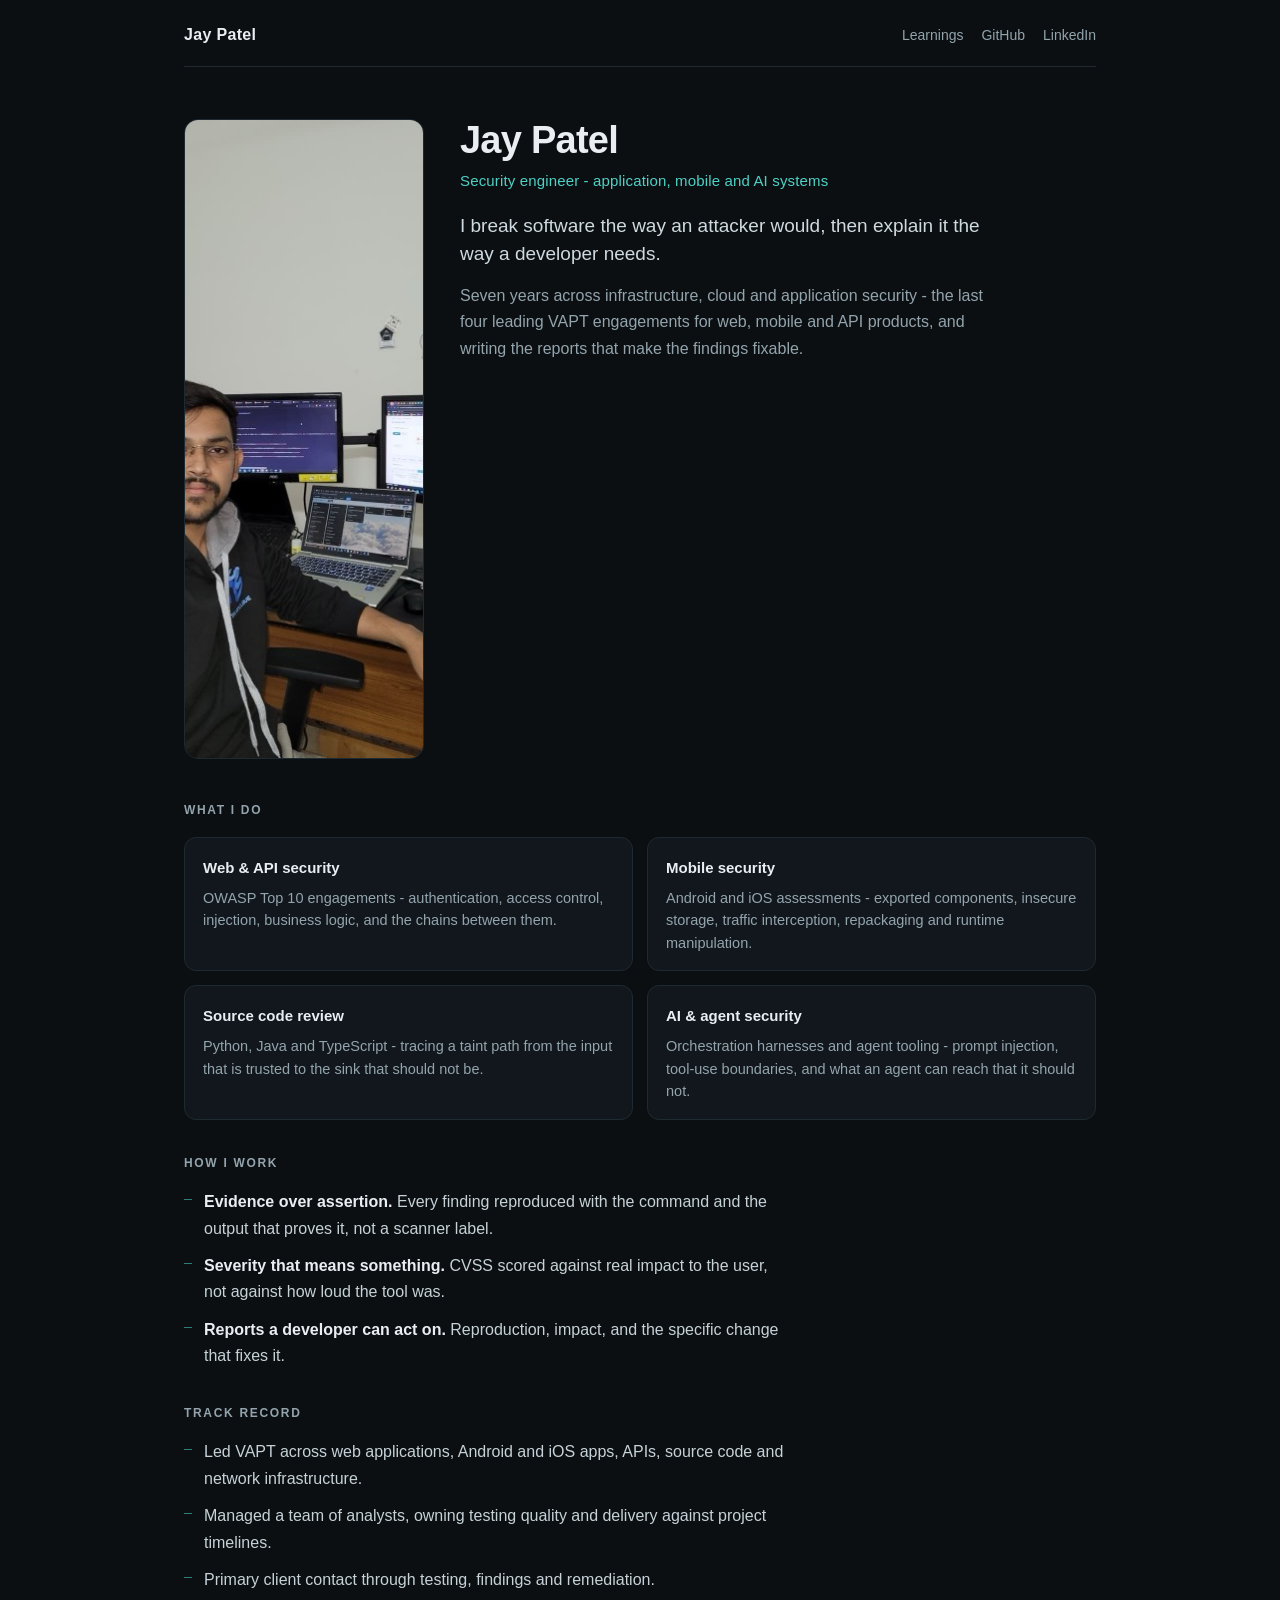
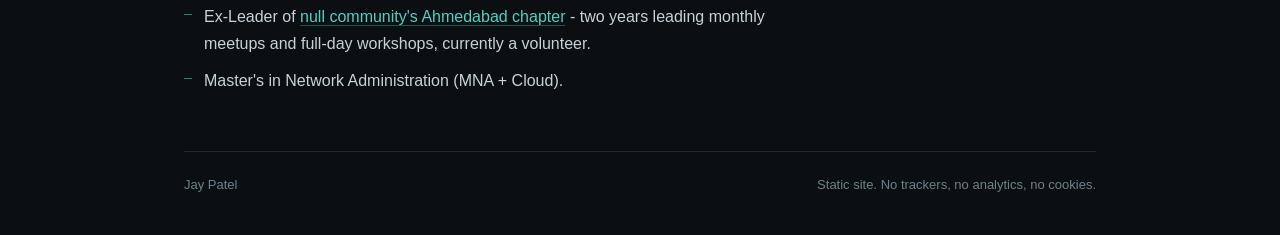
==== index.html @ 61eeebd9 "Personal site: profile landing + learnings catalogue + Android security workshop" ====
<!doctype html>
<html lang="en">
<head>
<meta charset="utf-8">
<meta name="viewport" content="width=device-width, initial-scale=1">
<title>Jay Patel - Security Engineer</title>
<meta name="description" content="Security engineer working across application, mobile and AI systems. VAPT, source code review, and hands-on security training.">
<link rel="stylesheet" href="assets/site.css">
<link rel="icon" href="data:image/svg+xml,<svg xmlns='http://www.w3.org/2000/svg' viewBox='0 0 32 32'><rect width='32' height='32' rx='7' fill='%230b0f12'/><text x='16' y='22' font-family='monospace' font-size='15' fill='%234fd1c5' text-anchor='middle'>JP</text></svg>">
</head>
<body>
<div class="wrap">

  <header class="bar">
    <span class="who">Jay Patel</span>
    <nav>
      <a href="learnings/">Learnings</a>
      <a href="https://github.com/byjaypatel" target="_blank" rel="noopener">GitHub</a>
      <a href="https://www.linkedin.com/in/it-jay-patel/" target="_blank" rel="noopener">LinkedIn</a>
    </nav>
  </header>

  <main>
    <div class="hero">
      <img class="portrait" src="assets/jay.jpg" srcset="assets/jay.jpg 1x, assets/jay@2x.jpg 2x"
           width="480" height="640" alt="Portrait of Jay Patel">
      <div>
        <h1>Jay Patel</h1>
        <p class="role">Security engineer - application, mobile and AI systems</p>
        <p class="lead">I break software the way an attacker would, then explain it the way a developer needs.</p>
        <p class="body-text">Seven years across infrastructure, cloud and application security - the last four
          leading VAPT engagements for web, mobile and API products, and writing the reports that make the
          findings fixable.</p>
      </div>
    </div>

    <section>
      <h2>What I do</h2>
      <div class="grid">
        <div class="card">
          <h3>Web &amp; API security</h3>
          <p>OWASP Top 10 engagements - authentication, access control, injection, business logic, and the
             chains between them.</p>
        </div>
        <div class="card">
          <h3>Mobile security</h3>
          <p>Android and iOS assessments - exported components, insecure storage, traffic interception,
             repackaging and runtime manipulation.</p>
        </div>
        <div class="card">
          <h3>Source code review</h3>
          <p>Python, Java and TypeScript - tracing a taint path from the input that is trusted to the sink
             that should not be.</p>
        </div>
        <div class="card">
          <h3>AI &amp; agent security</h3>
          <p>Orchestration harnesses and agent tooling - prompt injection, tool-use boundaries, and what an
             agent can reach that it should not.</p>
        </div>
      </div>
    </section>

    <section>
      <h2>How I work</h2>
      <ul class="rows">
        <li><b>Evidence over assertion.</b> Every finding reproduced with the command and the output that
            proves it, not a scanner label.</li>
        <li><b>Severity that means something.</b> CVSS scored against real impact to the user, not against
            how loud the tool was.</li>
        <li><b>Reports a developer can act on.</b> Reproduction, impact, and the specific change that fixes it.</li>
      </ul>
    </section>

    <section>
      <h2>Track record</h2>
      <ul class="rows">
        <li>Led VAPT across web applications, Android and iOS apps, APIs, source code and network
            infrastructure.</li>
        <li>Managed a team of analysts, owning testing quality and delivery against project timelines.</li>
        <li>Primary client contact through testing, findings and remediation.</li>
        <li>Ex-Leader of <a href="https://null.community/chapters/17-ahmedabad" target="_blank" rel="noopener">null
            community's Ahmedabad chapter</a> - two years leading monthly meetups and full-day workshops,
            currently a volunteer.</li>
        <li>Master's in Network Administration (MNA + Cloud).</li>
      </ul>
    </section>
  </main>

  <footer>
    <span>Jay Patel</span>
    <span>Static site. No trackers, no analytics, no cookies.</span>
  </footer>
</div>
</body>
</html>
---- assets/site.css ----
/* byjaypatel.github.io - static, no dependencies, no external fonts */
:root{
  --bg:#0b0f12; --panel:#11171c; --line:#1e2a31; --ink:#e8eef2; --dim:#93a4ad;
  --teal:#4fd1c5; --teal-dim:#2b7f78; --maxw:960px;
}
*{box-sizing:border-box}
html{-webkit-text-size-adjust:100%}
body{
  margin:0; background:var(--bg); color:var(--ink);
  font:16px/1.65 -apple-system,BlinkMacSystemFont,"Segoe UI",Roboto,Helvetica,Arial,sans-serif;
  -webkit-font-smoothing:antialiased;
}
a{color:var(--teal); text-decoration:none; border-bottom:1px solid rgba(79,209,197,.35)}
a:hover{border-bottom-color:var(--teal)}
.wrap{max-width:var(--maxw); margin:0 auto; padding:0 24px}

/* top bar */
.bar{display:flex; align-items:center; justify-content:space-between; gap:16px;
     padding:22px 0 18px; border-bottom:1px solid var(--line)}
.bar .who{font-weight:600; letter-spacing:.02em}
.bar nav{display:flex; gap:18px; font-size:14px}
.bar nav a{border:0; color:var(--dim)}
.bar nav a:hover,.bar nav a[aria-current]{color:var(--teal)}

/* hero */
.hero{display:grid; grid-template-columns:240px 1fr; gap:36px; align-items:start; padding:52px 0 8px}
.portrait{width:100%; aspect-ratio:3/4; object-fit:cover; border-radius:14px;
          border:1px solid var(--line); background:var(--panel); display:block}
h1{margin:0 0 6px; font-size:38px; line-height:1.15; letter-spacing:-.02em; font-weight:650}
.role{margin:0 0 18px; color:var(--teal); font-size:15px; letter-spacing:.01em}
.lead{margin:0 0 14px; font-size:19px; line-height:1.5; color:#cfdae0; max-width:52ch}
.body-text{margin:0; color:var(--dim); max-width:60ch}

/* sections */
section{padding:34px 0 0}
h2{font-size:12px; letter-spacing:.14em; text-transform:uppercase; color:var(--dim);
   margin:0 0 16px; font-weight:600}
.grid{display:grid; grid-template-columns:1fr 1fr; gap:14px}
.card{background:var(--panel); border:1px solid var(--line); border-radius:12px; padding:18px 18px 16px}
.card h3{margin:0 0 6px; font-size:15px; font-weight:600}
.card p{margin:0; color:var(--dim); font-size:14.5px; line-height:1.55}
.rows{list-style:none; margin:0; padding:0; display:grid; gap:11px}
.rows li{position:relative; padding-left:20px; color:#c6d2d8; max-width:68ch}
.rows li::before{content:""; position:absolute; left:0; top:.62em; width:8px; height:1px; background:var(--teal-dim)}
.rows b{color:var(--ink); font-weight:600}

footer{margin-top:56px; padding:22px 0 40px; border-top:1px solid var(--line);
       color:#6f8089; font-size:13px; display:flex; justify-content:space-between; gap:14px; flex-wrap:wrap}

/* learnings */
.learn-head{padding:46px 0 4px}
.learn-head h1{font-size:32px}
.track{display:grid; grid-template-columns:1fr auto; gap:18px; align-items:start;
       background:var(--panel); border:1px solid var(--line); border-radius:14px;
       padding:22px; margin-bottom:14px}
.track.live{border-color:rgba(79,209,197,.35)}
.track h3{margin:0 0 6px; font-size:18px; font-weight:620}
.track p{margin:0; color:var(--dim); font-size:14.5px; max-width:60ch}
.track .meta{display:flex; gap:8px; flex-wrap:wrap; margin-top:12px}
.pill{font-size:11.5px; letter-spacing:.04em; color:var(--dim); border:1px solid var(--line);
      border-radius:999px; padding:3px 9px}
.pill.on{color:var(--teal); border-color:rgba(79,209,197,.4)}
.track .go{align-self:center; font-size:14px; white-space:nowrap}
.soon{color:#6f8089; font-size:12.5px; letter-spacing:.06em; text-transform:uppercase; align-self:center}

/* 404 */
.nf{padding:90px 0; text-align:center}
.nf h1{font-size:64px; margin:0 0 10px; color:var(--teal)}

@media (max-width:760px){
  .hero{grid-template-columns:1fr; gap:22px; padding-top:34px}
  .portrait{max-width:220px}
  h1{font-size:31px}
  .grid{grid-template-columns:1fr}
  .track{grid-template-columns:1fr}
  .track .go,.soon{justify-self:start}
  footer{flex-direction:column}
}
@media (prefers-reduced-motion:reduce){*{transition:none!important; animation:none!important}}
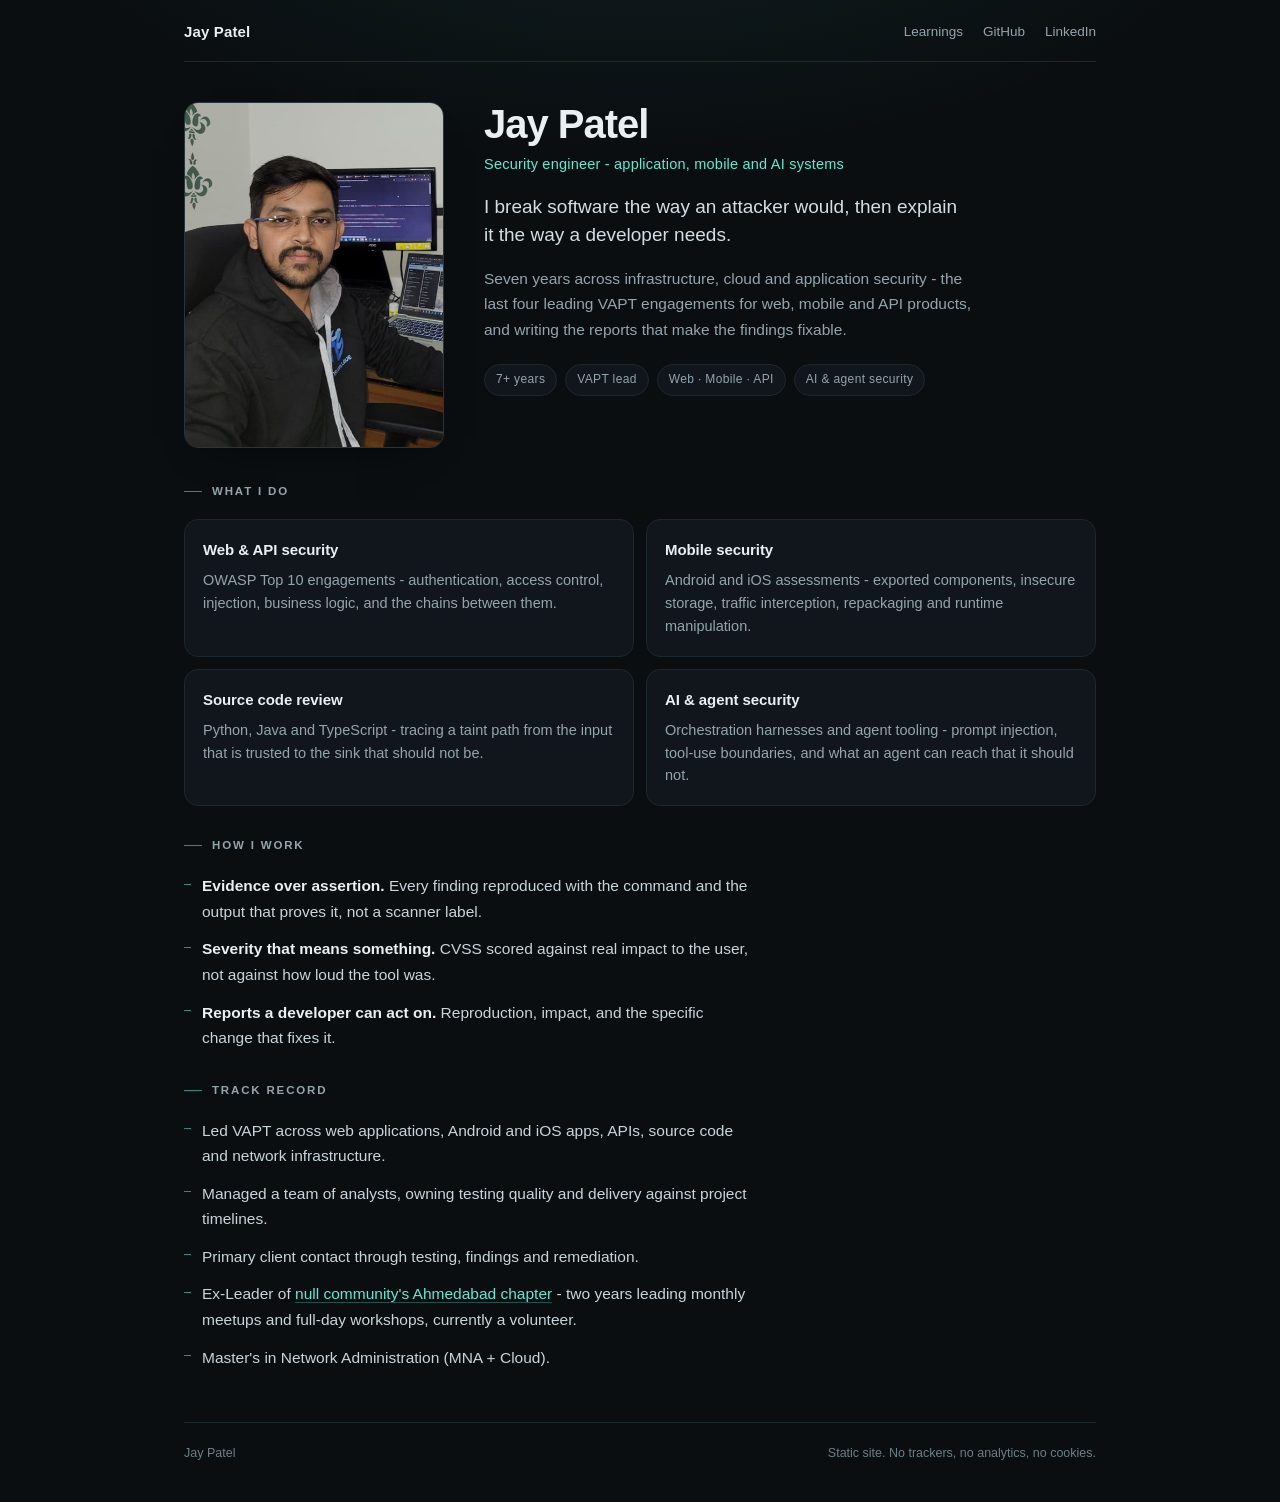
==== commit e334a5ed: "Ship readiness.sh in the guide, fix the portrait crop, refresh the theme - readiness.sh now lives in" ====
--- a/index.html
+++ b/index.html
@@ -31,6 +31,12 @@
         <p class="body-text">Seven years across infrastructure, cloud and application security - the last four
           leading VAPT engagements for web, mobile and API products, and writing the reports that make the
           findings fixable.</p>
+        <ul class="facts">
+          <li>7+ years</li>
+          <li>VAPT lead</li>
+          <li>Web &middot; Mobile &middot; API</li>
+          <li>AI &amp; agent security</li>
+        </ul>
       </div>
     </div>
 
--- a/assets/site.css
+++ b/assets/site.css
@@ -1,7 +1,8 @@
 /* byjaypatel.github.io - static, no dependencies, no external fonts */
 :root{
-  --bg:#0b0f12; --panel:#11171c; --line:#1e2a31; --ink:#e8eef2; --dim:#93a4ad;
-  --teal:#4fd1c5; --teal-dim:#2b7f78; --maxw:960px;
+  --bg:#0a0e11; --panel:#10161b; --panel2:#0d1317; --line:#1d272e; --line2:#27353d;
+  --ink:#e9eff3; --dim:#94a5ae; --dim2:#6d7f88;
+  --teal:#5eead4; --teal-dim:#2f8b81; --maxw:960px; --r:14px;
 }
 *{box-sizing:border-box}
 html{-webkit-text-size-adjust:100%}
@@ -9,71 +10,81 @@
   margin:0; background:var(--bg); color:var(--ink);
   font:16px/1.65 -apple-system,BlinkMacSystemFont,"Segoe UI",Roboto,Helvetica,Arial,sans-serif;
   -webkit-font-smoothing:antialiased;
+  background-image:radial-gradient(900px 420px at 50% -140px, rgba(94,234,212,.075), transparent 70%);
+  background-repeat:no-repeat;
 }
-a{color:var(--teal); text-decoration:none; border-bottom:1px solid rgba(79,209,197,.35)}
+a{color:var(--teal); text-decoration:none; border-bottom:1px solid rgba(94,234,212,.3); transition:border-color .16s ease}
 a:hover{border-bottom-color:var(--teal)}
 .wrap{max-width:var(--maxw); margin:0 auto; padding:0 24px}
 
 /* top bar */
 .bar{display:flex; align-items:center; justify-content:space-between; gap:16px;
-     padding:22px 0 18px; border-bottom:1px solid var(--line)}
-.bar .who{font-weight:600; letter-spacing:.02em}
-.bar nav{display:flex; gap:18px; font-size:14px}
+     padding:20px 0 16px; border-bottom:1px solid var(--line)}
+.bar .who{font-weight:600; letter-spacing:.01em; font-size:15px}
+.bar nav{display:flex; gap:20px; font-size:13.5px}
 .bar nav a{border:0; color:var(--dim)}
 .bar nav a:hover,.bar nav a[aria-current]{color:var(--teal)}
 
 /* hero */
-.hero{display:grid; grid-template-columns:240px 1fr; gap:36px; align-items:start; padding:52px 0 8px}
-.portrait{width:100%; aspect-ratio:3/4; object-fit:cover; border-radius:14px;
-          border:1px solid var(--line); background:var(--panel); display:block}
-h1{margin:0 0 6px; font-size:38px; line-height:1.15; letter-spacing:-.02em; font-weight:650}
-.role{margin:0 0 18px; color:var(--teal); font-size:15px; letter-spacing:.01em}
-.lead{margin:0 0 14px; font-size:19px; line-height:1.5; color:#cfdae0; max-width:52ch}
-.body-text{margin:0; color:var(--dim); max-width:60ch}
+.hero{display:grid; grid-template-columns:260px 1fr; gap:40px; align-items:start; padding:40px 0 4px}
+.portrait{width:100%; height:auto; aspect-ratio:3/4; object-fit:cover; object-position:50% 42%;
+          border-radius:var(--r); border:1px solid var(--line2); background:var(--panel); display:block;
+          box-shadow:0 18px 40px -28px rgba(0,0,0,.9)}
+h1{margin:0 0 7px; font-size:40px; line-height:1.1; letter-spacing:-.025em; font-weight:660}
+.role{margin:0 0 16px; color:var(--teal); font-size:14.5px; letter-spacing:.015em}
+.lead{margin:0 0 16px; font-size:19px; line-height:1.5; color:#d3dee4; max-width:46ch}
+.body-text{margin:0; color:var(--dim); max-width:58ch; font-size:15.5px}
+.facts{list-style:none; display:flex; flex-wrap:wrap; gap:8px; margin:22px 0 0; padding:0}
+.facts li{font-size:12px; letter-spacing:.03em; color:var(--dim); background:var(--panel);
+          border:1px solid var(--line); border-radius:999px; padding:5px 11px; white-space:nowrap}
 
 /* sections */
-section{padding:34px 0 0}
-h2{font-size:12px; letter-spacing:.14em; text-transform:uppercase; color:var(--dim);
-   margin:0 0 16px; font-weight:600}
-.grid{display:grid; grid-template-columns:1fr 1fr; gap:14px}
-.card{background:var(--panel); border:1px solid var(--line); border-radius:12px; padding:18px 18px 16px}
-.card h3{margin:0 0 6px; font-size:15px; font-weight:600}
-.card p{margin:0; color:var(--dim); font-size:14.5px; line-height:1.55}
-.rows{list-style:none; margin:0; padding:0; display:grid; gap:11px}
-.rows li{position:relative; padding-left:20px; color:#c6d2d8; max-width:68ch}
-.rows li::before{content:""; position:absolute; left:0; top:.62em; width:8px; height:1px; background:var(--teal-dim)}
+section{padding:30px 0 0}
+h2{font-size:11.5px; letter-spacing:.16em; text-transform:uppercase; color:var(--dim);
+   margin:0 0 18px; font-weight:600; display:flex; align-items:center; gap:10px}
+h2::before{content:""; width:18px; height:1px; background:var(--teal-dim)}
+.grid{display:grid; grid-template-columns:1fr 1fr; gap:12px}
+.card{background:var(--panel); border:1px solid var(--line); border-radius:var(--r); padding:18px;
+      transition:border-color .18s ease, transform .18s ease}
+.card:hover{border-color:var(--line2); transform:translateY(-1px)}
+.card h3{margin:0 0 6px; font-size:15px; font-weight:600; letter-spacing:-.005em}
+.card p{margin:0; color:var(--dim); font-size:14.5px; line-height:1.58}
+.rows{list-style:none; margin:0; padding:0; display:grid; gap:12px}
+.rows li{position:relative; padding-left:18px; color:#c9d5db; max-width:66ch; font-size:15.5px}
+.rows li::before{content:""; position:absolute; left:0; top:.68em; width:7px; height:1px; background:var(--teal-dim)}
 .rows b{color:var(--ink); font-weight:600}
 
-footer{margin-top:56px; padding:22px 0 40px; border-top:1px solid var(--line);
-       color:#6f8089; font-size:13px; display:flex; justify-content:space-between; gap:14px; flex-wrap:wrap}
+footer{margin-top:52px; padding:20px 0 38px; border-top:1px solid var(--line);
+       color:var(--dim2); font-size:12.5px; display:flex; justify-content:space-between; gap:14px; flex-wrap:wrap}
 
 /* learnings */
-.learn-head{padding:46px 0 4px}
-.learn-head h1{font-size:32px}
+.learn-head{padding:40px 0 2px}
+.learn-head h1{font-size:33px}
 .track{display:grid; grid-template-columns:1fr auto; gap:18px; align-items:start;
-       background:var(--panel); border:1px solid var(--line); border-radius:14px;
-       padding:22px; margin-bottom:14px}
-.track.live{border-color:rgba(79,209,197,.35)}
-.track h3{margin:0 0 6px; font-size:18px; font-weight:620}
-.track p{margin:0; color:var(--dim); font-size:14.5px; max-width:60ch}
-.track .meta{display:flex; gap:8px; flex-wrap:wrap; margin-top:12px}
-.pill{font-size:11.5px; letter-spacing:.04em; color:var(--dim); border:1px solid var(--line);
+       background:var(--panel); border:1px solid var(--line); border-radius:var(--r);
+       padding:22px; margin-bottom:12px; transition:border-color .18s ease, transform .18s ease}
+.track.live{border-color:rgba(94,234,212,.32)}
+.track.live:hover{transform:translateY(-1px); border-color:rgba(94,234,212,.55)}
+.track h3{margin:0 0 6px; font-size:18px; font-weight:620; letter-spacing:-.01em}
+.track p{margin:0; color:var(--dim); font-size:14.5px; max-width:58ch}
+.track .meta{display:flex; gap:7px; flex-wrap:wrap; margin-top:13px}
+.pill{font-size:11px; letter-spacing:.05em; color:var(--dim); border:1px solid var(--line);
       border-radius:999px; padding:3px 9px}
-.pill.on{color:var(--teal); border-color:rgba(79,209,197,.4)}
-.track .go{align-self:center; font-size:14px; white-space:nowrap}
-.soon{color:#6f8089; font-size:12.5px; letter-spacing:.06em; text-transform:uppercase; align-self:center}
+.pill.on{color:var(--teal); border-color:rgba(94,234,212,.38)}
+.track .go{align-self:center; font-size:13.5px; white-space:nowrap}
+.soon{color:var(--dim2); font-size:11.5px; letter-spacing:.08em; text-transform:uppercase; align-self:center}
 
 /* 404 */
 .nf{padding:90px 0; text-align:center}
-.nf h1{font-size:64px; margin:0 0 10px; color:var(--teal)}
+.nf h1{font-size:60px; margin:0 0 10px; color:var(--teal)}
 
 @media (max-width:760px){
-  .hero{grid-template-columns:1fr; gap:22px; padding-top:34px}
-  .portrait{max-width:220px}
+  .hero{grid-template-columns:1fr; gap:24px; padding-top:28px}
+  .portrait{max-width:230px}
   h1{font-size:31px}
   .grid{grid-template-columns:1fr}
   .track{grid-template-columns:1fr}
   .track .go,.soon{justify-self:start}
-  footer{flex-direction:column}
+  footer{flex-direction:column; gap:6px}
 }
 @media (prefers-reduced-motion:reduce){*{transition:none!important; animation:none!important}}
